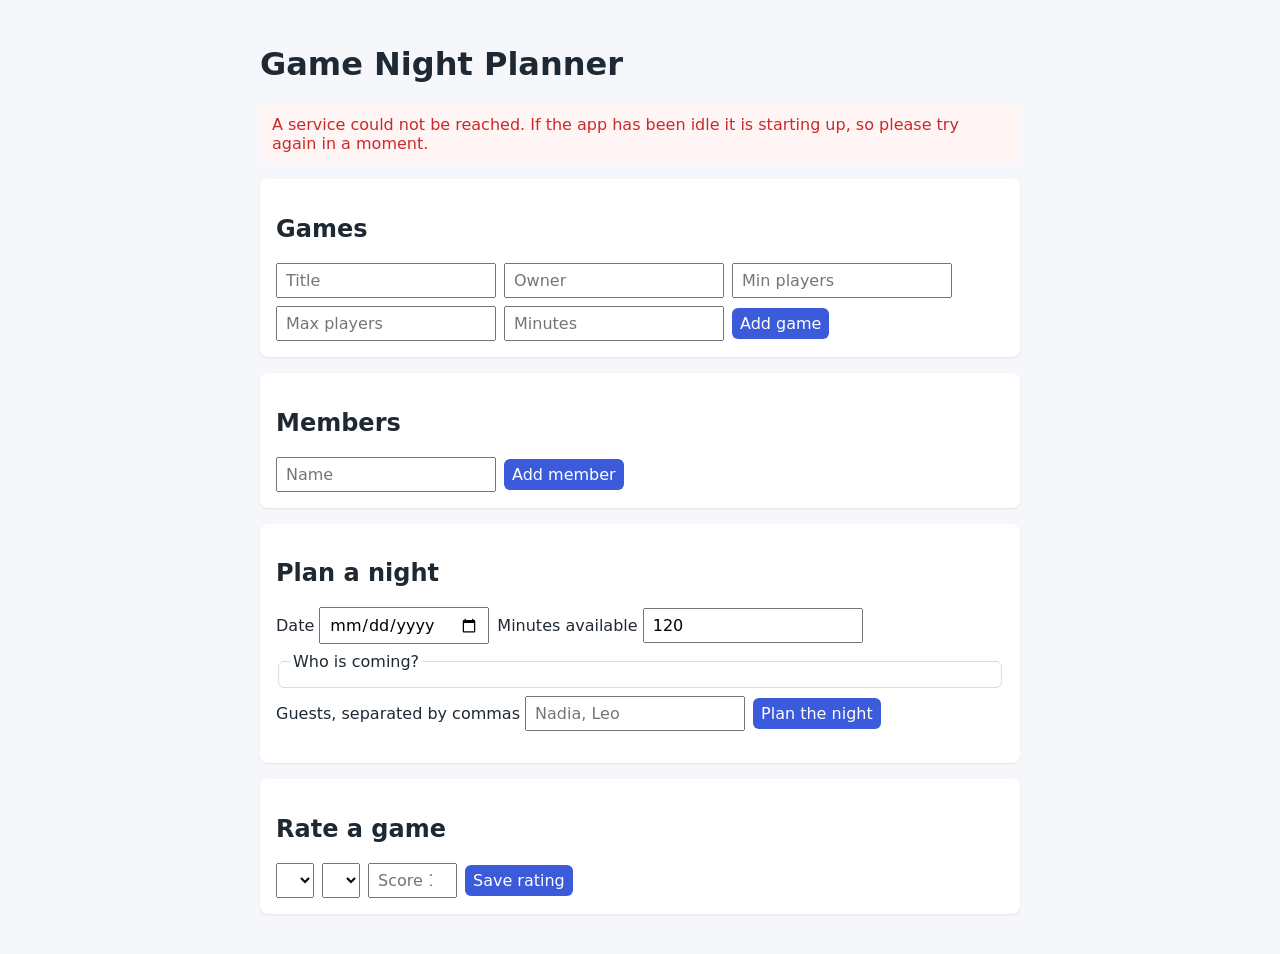
==== ui/index.html @ 1048f218 "feature: add a basic static UI for both domains" ====
<!doctype html>
<html lang="en">
<head>
  <meta charset="utf-8">
  <meta name="viewport" content="width=device-width, initial-scale=1">
  <title>Game Night Planner</title>
  <link rel="stylesheet" href="style.css">
</head>
<body>
  <main>
    <h1>Game Night Planner</h1>
    <p id="message" class="message" hidden></p>

    <section>
      <h2>Games</h2>
      <ul id="game-list"></ul>
      <form id="game-form">
        <input name="title" placeholder="Title" required maxlength="100">
        <input name="owner" placeholder="Owner" required maxlength="100">
        <input name="min_players" type="number" min="1" placeholder="Min players" required>
        <input name="max_players" type="number" min="1" placeholder="Max players" required>
        <input name="playtime_minutes" type="number" min="1" placeholder="Minutes" required>
        <button>Add game</button>
      </form>
    </section>

    <section>
      <h2>Members</h2>
      <ul id="member-list"></ul>
      <form id="member-form">
        <input name="name" placeholder="Name" required maxlength="100">
        <button>Add member</button>
      </form>
    </section>

    <section>
      <h2>Plan a night</h2>
      <form id="night-form">
        <label>Date <input name="night_date" type="date" required></label>
        <label>Minutes available <input name="available_minutes" type="number" min="1" value="120" required></label>
        <fieldset id="attendee-choices"><legend>Who is coming?</legend></fieldset>
        <label>Guests, separated by commas <input name="guest_names" placeholder="Nadia, Leo"></label>
        <button>Plan the night</button>
      </form>
      <ol id="plan-list"></ol>
    </section>

    <section>
      <h2>Rate a game</h2>
      <form id="rating-form">
        <select name="member_id" id="rating-member" required></select>
        <select name="game_id" id="rating-game" required></select>
        <input name="score" type="number" min="1" max="10" placeholder="Score 1-10" required>
        <button>Save rating</button>
      </form>
    </section>
  </main>
  <script src="config.js"></script>
  <script src="app.js"></script>
</body>
</html>
---- ui/style.css ----
:root {
    --text: #1f2933;
    --accent: #3b5bdb;
    --error: #c92a2a;
    --background: #f5f7fa;
    --card: #ffffff;
    --border: #d9dee5;
  }
  
  body {
    margin: 0;
    font-family: system-ui, sans-serif;
    color: var(--text);
    background: var(--background);
  }
  
  main {
    max-width: 760px;
    margin: 0 auto;
    padding: 24px 16px;
  }
  
  section {
    background: var(--card);
    border-radius: 8px;
    padding: 16px;
    margin-bottom: 16px;
    box-shadow: 0 1px 2px rgba(0, 0, 0, 0.08);
  }
  
  form {
    display: flex;
    flex-wrap: wrap;
    gap: 8px;
    align-items: center;
  }
  
  input,
  select,
  button {
    font: inherit;
    padding: 6px 8px;
  }
  
  fieldset {
    width: 100%;
    border: 1px solid var(--border);
    border-radius: 6px;
  }
  
  fieldset label {
    margin-right: 12px;
  }
  
  button {
    background: var(--accent);
    color: #ffffff;
    border: none;
    border-radius: 6px;
    cursor: pointer;
  }
  
  .message {
    padding: 10px 12px;
    border-radius: 6px;
    background: #e7f5ff;
  }
  
  .message.error {
    background: #fff5f5;
    color: var(--error);
  }
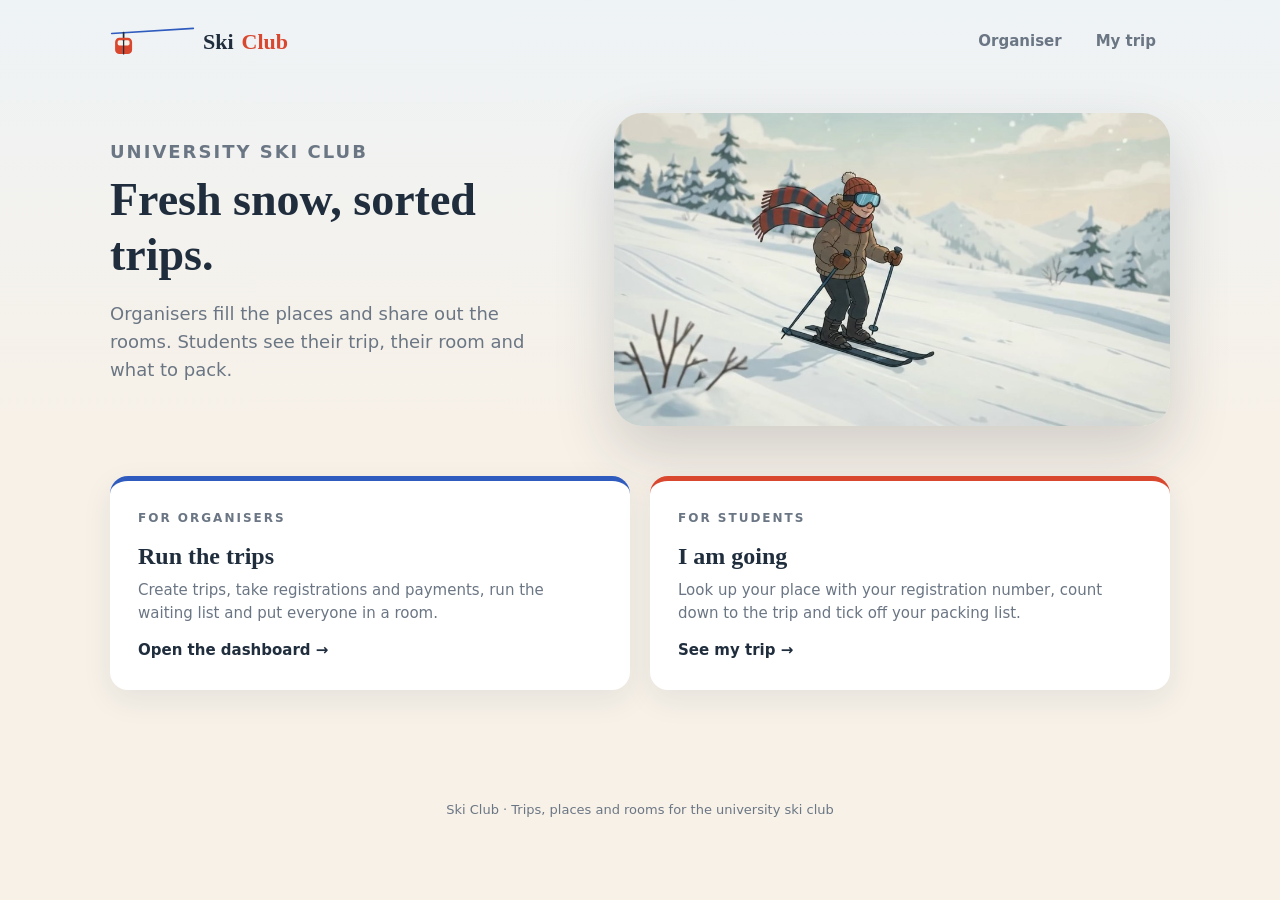
==== commit 702def82: "Merge af1e36c646b3b2baf0dabde146cd181e3a510b21 into a799b6cc363b9c9f668e521a29ed995825b7ef1c" ====
--- a/ui/index.html
+++ b/ui/index.html
@@ -1,61 +1,64 @@
-<!doctype html>
+<!DOCTYPE html>
 <html lang="en">
 <head>
-  <meta charset="utf-8">
-  <meta name="viewport" content="width=device-width, initial-scale=1">
-  <title>Game Night Planner</title>
-  <link rel="stylesheet" href="style.css">
+    <meta charset="UTF-8">
+    <meta name="viewport" content="width=device-width, initial-scale=1">
+    <title>Home · Ski Club</title>
+    <link rel="preconnect" href="https://fonts.googleapis.com">
+    <link rel="stylesheet" href="https://fonts.googleapis.com/css2?family=Fraunces:wght@600;700&family=Nunito:wght@400;600;700&display=swap">
+    <link rel="stylesheet" href="style.css">
 </head>
 <body>
-  <main>
-    <h1>Game Night Planner</h1>
-    <p id="message" class="message" hidden></p>
+    <header class="site-header">
+        <a href="index.html" class="brand">
+            <!-- A small gondola gliding slowly along a cobalt cable. -->
+            <svg viewBox="0 0 100 40" aria-hidden="true" fill="none" stroke-linecap="round" stroke-linejoin="round">
+                <path d="M2 10 L98 4" stroke="#2f5bbf" stroke-width="2"/>
+                <g class="cabin">
+                    <path d="M16 9 V15" stroke="#1f2d3d" stroke-width="2"/>
+                    <rect x="6" y="15" width="20" height="19" rx="5" fill="#d9472f"/>
+                    <rect x="9" y="18" width="14" height="6" rx="2" fill="#f7f1e8"/>
+                    <path d="M16 18 V34" stroke="#1f2d3d" stroke-width="1.5"/>
+                </g>
+            </svg>
+            Ski <span>Club</span></a>
+        <nav>
+            <a href="organiser.html">Organiser</a>
+            <a href="my-trip.html">My trip</a>
+        </nav>
+    </header>
 
-    <section>
-      <h2>Games</h2>
-      <ul id="game-list"></ul>
-      <form id="game-form">
-        <input name="title" placeholder="Title" required maxlength="100">
-        <input name="owner" placeholder="Owner" required maxlength="100">
-        <input name="min_players" type="number" min="1" placeholder="Min players" required>
-        <input name="max_players" type="number" min="1" placeholder="Max players" required>
-        <input name="playtime_minutes" type="number" min="1" placeholder="Minutes" required>
-        <button>Add game</button>
-      </form>
-    </section>
+    <main>
+        <section class="hero">
+            <div>
+                <p class="eyebrow">University ski club</p>
+                <h1>Fresh snow, sorted trips.</h1>
+                <p>Organisers fill the places and share out the rooms. Students see their trip, their room and what to pack.</p>
+            </div>
+            <video class="hero-video" src="skier.mp4" poster="skier.jpg"
+                   autoplay muted loop playsinline aria-label="A skier gliding down a snowy slope"></video>
+        </section>
 
-    <section>
-      <h2>Members</h2>
-      <ul id="member-list"></ul>
-      <form id="member-form">
-        <input name="name" placeholder="Name" required maxlength="100">
-        <button>Add member</button>
-      </form>
-    </section>
+        <section class="choices">
+            <a href="organiser.html" class="choice">
+                <p class="eyebrow">For organisers</p>
+                <h2>Run the trips</h2>
+                <p>Create trips, take registrations and payments, run the waiting list and put everyone in a room.</p>
+                <span class="go">Open the dashboard →</span>
+            </a>
+            <a href="my-trip.html" class="choice going">
+                <p class="eyebrow">For students</p>
+                <h2>I am going</h2>
+                <p>Look up your place with your registration number, count down to the trip and tick off your packing list.</p>
+                <span class="go">See my trip →</span>
+            </a>
+        </section>
+    </main>
 
-    <section>
-      <h2>Plan a night</h2>
-      <form id="night-form">
-        <label>Date <input name="night_date" type="date" required></label>
-        <label>Minutes available <input name="available_minutes" type="number" min="1" value="120" required></label>
-        <fieldset id="attendee-choices"><legend>Who is coming?</legend></fieldset>
-        <label>Guests, separated by commas <input name="guest_names" placeholder="Nadia, Leo"></label>
-        <button>Plan the night</button>
-      </form>
-      <ol id="plan-list"></ol>
-    </section>
+    <footer class="footer">Ski Club · Trips, places and rooms for the university ski club</footer>
 
-    <section>
-      <h2>Rate a game</h2>
-      <form id="rating-form">
-        <select name="member_id" id="rating-member" required></select>
-        <select name="game_id" id="rating-game" required></select>
-        <input name="score" type="number" min="1" max="10" placeholder="Score 1-10" required>
-        <button>Save rating</button>
-      </form>
-    </section>
-  </main>
-  <script src="config.js"></script>
-  <script src="app.js"></script>
+    <script src="config.js"></script>
+    <script src="common.js"></script>
+    
 </body>
-</html>+</html>
--- a/ui/style.css
+++ b/ui/style.css
@@ -1,72 +1,613 @@
+/* Colours from the skier animation and the hand-drawn winter
+   illustrations the site is inspired by: warm paper, cobalt-blue ink,
+   tomato-red gondolas and pine green. */
 :root {
-    --text: #1f2933;
-    --accent: #3b5bdb;
-    --error: #c92a2a;
-    --background: #f5f7fa;
-    --card: #ffffff;
-    --border: #d9dee5;
-  }
-  
-  body {
+    --ink: #1f2d3d;
+    --muted: #6b7684;
+    --sky: #f7f1e8;
+    --snow: #ffffff;
+    --line: #e6ded2;
+    --scarf: #d9472f;
+    --goggles: #2f5bbf;
+    --pine: #2f5d50;
+    --amber: #b7791f;
+    --shadow: 0 10px 30px rgba(31, 45, 61, 0.08);
+    --radius: 18px;
+}
+
+/* Anything with the hidden attribute stays hidden, even if a class
+   below gives it display: grid or flex. */
+[hidden] {
+    display: none !important;
+}
+
+* {
+    box-sizing: border-box;
+    /* Grid and flex children may shrink below their content's natural
+       width, so a wide video or table never pushes the page sideways. */
+    min-width: 0;
+}
+
+body {
     margin: 0;
-    font-family: system-ui, sans-serif;
-    color: var(--text);
-    background: var(--background);
-  }
-  
-  main {
-    max-width: 760px;
+    min-height: 100vh;
+    background: linear-gradient(180deg, #eef3f6 0%, var(--sky) 420px);
+    color: var(--ink);
+    font-family: "Nunito", system-ui, -apple-system, "Segoe UI", sans-serif;
+    font-size: 15px;
+    line-height: 1.55;
+}
+
+h1, h2, h3 {
+    font-family: "Fraunces", Georgia, serif;
+    font-weight: 600;
+    line-height: 1.2;
+    margin: 0 0 8px;
+}
+
+h1 { font-size: clamp(30px, 5vw, 46px); }
+h2 { font-size: 24px; }
+h3 { font-size: 18px; }
+
+a {
+    color: inherit;
+}
+
+/* ---------- Header ---------- */
+
+.site-header {
+    max-width: 1100px;
     margin: 0 auto;
-    padding: 24px 16px;
-  }
-  
-  section {
-    background: var(--card);
-    border-radius: 8px;
-    padding: 16px;
+    padding: 22px 20px;
+    display: flex;
+    justify-content: space-between;
+    align-items: center;
+    gap: 16px;
+    flex-wrap: wrap;
+}
+
+.brand {
+    display: flex;
+    align-items: center;
+    gap: 8px;
+    font-family: "Fraunces", Georgia, serif;
+    font-size: 22px;
+    font-weight: 700;
+    text-decoration: none;
+}
+
+.brand span {
+    color: var(--scarf);
+}
+
+.brand svg {
+    width: 85px;
+    height: 34px;
+}
+
+/* The cabin rides up the cable to the right and back down, slowly.
+   The cable rises 6 units over its length, so the cabin rises with it. */
+.cabin {
+    animation: ride 9s ease-in-out infinite alternate;
+}
+
+@keyframes ride {
+    from { transform: translate(0, 0); }
+    to   { transform: translate(66px, -4px); }
+}
+
+.site-header nav {
+    display: flex;
+    gap: 6px;
+}
+
+.site-header nav a {
+    text-decoration: none;
+    padding: 8px 14px;
+    border-radius: 999px;
+    font-weight: 600;
+    color: var(--muted);
+}
+
+.site-header nav a:hover,
+.site-header nav a.active {
+    background: var(--snow);
+    color: var(--ink);
+    box-shadow: var(--shadow);
+}
+
+main {
+    max-width: 1100px;
+    margin: 0 auto;
+    padding: 10px 20px 80px;
+}
+
+.footer {
+    text-align: center;
+    color: var(--muted);
+    font-size: 13px;
+    padding: 30px 20px 40px;
+}
+
+/* ---------- Home page ---------- */
+
+.hero {
+    display: grid;
+    grid-template-columns: 1fr 1.2fr;
+    gap: 40px;
+    align-items: center;
+    margin: 20px 0 50px;
+}
+
+.hero p {
+    font-size: 18px;
+    color: var(--muted);
+    max-width: 440px;
+}
+
+.hero-video {
+    width: 100%;
+    border-radius: 28px;
+    box-shadow: 0 25px 60px rgba(31, 45, 61, 0.18);
+    display: block;
+}
+
+.choices {
+    display: grid;
+    grid-template-columns: 1fr 1fr;
+    gap: 20px;
+}
+
+.choice {
+    display: block;
+    text-decoration: none;
+    background: var(--snow);
+    border-radius: var(--radius);
+    padding: 28px;
+    box-shadow: var(--shadow);
+    border-top: 5px solid var(--goggles);
+    transition: transform 0.2s;
+}
+
+.choice.going {
+    border-top-color: var(--scarf);
+}
+
+.choice:hover {
+    transform: translateY(-4px);
+}
+
+.choice p {
+    color: var(--muted);
+    margin: 0 0 14px;
+}
+
+.choice .go {
+    font-weight: 700;
+}
+
+/* ---------- Shared building blocks ---------- */
+
+.page-heading {
+    margin: 20px 0 30px;
+}
+
+.eyebrow {
+    text-transform: uppercase;
+    letter-spacing: 2px;
+    font-size: 12px;
+    font-weight: 700;
+    color: var(--goggles);
+    margin: 0 0 6px;
+}
+
+.muted {
+    color: var(--muted);
+}
+
+.section {
+    margin-bottom: 45px;
+}
+
+.section-heading {
+    display: flex;
+    justify-content: space-between;
+    align-items: baseline;
+    gap: 12px;
+    flex-wrap: wrap;
     margin-bottom: 16px;
-    box-shadow: 0 1px 2px rgba(0, 0, 0, 0.08);
-  }
-  
-  form {
-    display: flex;
+}
+
+.panel {
+    background: var(--snow);
+    border-radius: var(--radius);
+    padding: 24px;
+    box-shadow: var(--shadow);
+}
+
+.grid {
+    display: grid;
+    grid-template-columns: repeat(auto-fill, minmax(260px, 1fr));
+    gap: 18px;
+}
+
+.two-columns {
+    display: grid;
+    grid-template-columns: 1fr 1fr;
+    gap: 18px;
+    margin-top: 18px;
+}
+
+.empty {
+    background: rgba(255, 255, 255, 0.6);
+    border: 2px dashed var(--line);
+    border-radius: var(--radius);
+    padding: 28px;
+    text-align: center;
+    color: var(--muted);
+}
+
+.back-link {
+    display: inline-block;
+    margin-top: 10px;
+    color: var(--muted);
+    text-decoration: none;
+    font-weight: 600;
+}
+
+/* ---------- Forms ---------- */
+
+form {
+    display: grid;
+    grid-template-columns: repeat(auto-fit, minmax(180px, 1fr));
+    gap: 14px;
+    align-items: end;
+}
+
+form.stacked {
+    grid-template-columns: 1fr;
+}
+
+label {
+    display: grid;
+    gap: 6px;
+    font-weight: 600;
+    font-size: 13px;
+}
+
+input, select {
+    font: inherit;
+    padding: 11px 13px;
+    border: 1px solid var(--line);
+    border-radius: 12px;
+    background: #fdfbf8;
+    color: var(--ink);
+    width: 100%;
+}
+
+input:focus, select:focus {
+    outline: 2px solid var(--goggles);
+    border-color: transparent;
+}
+
+button {
+    font: inherit;
+    font-weight: 700;
+    border: none;
+    border-radius: 12px;
+    padding: 12px 18px;
+    background: var(--ink);
+    color: white;
+    cursor: pointer;
+}
+
+button:hover {
+    background: var(--goggles);
+}
+
+button.small {
+    padding: 6px 12px;
+    font-size: 13px;
+    border-radius: 9px;
+}
+
+button.danger {
+    background: transparent;
+    color: var(--scarf);
+    border: 1px solid var(--scarf);
+}
+
+button.danger:hover {
+    background: var(--scarf);
+    color: white;
+}
+
+.message {
+    padding: 12px 16px;
+    border-radius: 12px;
+    margin-bottom: 20px;
+    font-weight: 600;
+}
+
+.message.success { background: #e3f1ec; color: var(--pine); }
+.message.error   { background: #f8e4e1; color: var(--scarf); }
+
+/* ---------- Trips and rooms ---------- */
+
+.trip-card {
+    display: block;
+    text-decoration: none;
+    background: var(--snow);
+    border-radius: var(--radius);
+    padding: 22px;
+    box-shadow: var(--shadow);
+    transition: transform 0.2s;
+}
+
+.trip-card:hover {
+    transform: translateY(-3px);
+}
+
+.trip-card .dates {
+    font-weight: 700;
+    margin: 10px 0 14px;
+}
+
+.bar {
+    height: 8px;
+    border-radius: 99px;
+    background: #efe8dd;
+    overflow: hidden;
+    margin-bottom: 8px;
+}
+
+.bar div {
+    height: 100%;
+    background: linear-gradient(90deg, var(--goggles), var(--pine));
+    border-radius: 99px;
+}
+
+.stats {
+    display: grid;
+    grid-template-columns: repeat(auto-fit, minmax(140px, 1fr));
+    gap: 14px;
+    margin-bottom: 40px;
+}
+
+.stat {
+    background: var(--snow);
+    border-radius: 14px;
+    padding: 16px 18px;
+    box-shadow: var(--shadow);
+}
+
+.stat span {
+    display: block;
+    color: var(--muted);
+    font-size: 13px;
+}
+
+.stat strong {
+    font-family: "Fraunces", Georgia, serif;
+    font-size: 30px;
+}
+
+.stat.highlight {
+    background: var(--ink);
+    color: white;
+}
+
+.stat.highlight span {
+    color: rgba(255, 255, 255, 0.7);
+}
+
+/* ---------- Registrations table ---------- */
+
+.table-wrap {
+    background: var(--snow);
+    border-radius: var(--radius);
+    box-shadow: var(--shadow);
+    overflow-x: auto;
+    margin-bottom: 18px;
+}
+
+table {
+    width: 100%;
+    border-collapse: collapse;
+}
+
+th, td {
+    padding: 13px 16px;
+    text-align: left;
+    border-bottom: 1px solid var(--line);
+}
+
+th {
+    font-size: 12px;
+    text-transform: uppercase;
+    letter-spacing: 1px;
+    color: var(--muted);
+}
+
+tr:last-child td {
+    border-bottom: none;
+}
+
+.actions div {
+    display: flex;
+    gap: 6px;
     flex-wrap: wrap;
-    gap: 8px;
+}
+
+.pill {
+    display: inline-block;
+    padding: 3px 11px;
+    border-radius: 99px;
+    font-size: 12px;
+    font-weight: 700;
+    text-transform: capitalize;
+    white-space: nowrap;
+}
+
+.pill.confirmed       { background: #e3f1ec; color: var(--pine); }
+.pill.pending_payment { background: #fbf0dc; color: var(--amber); }
+.pill.waitlisted      { background: #e5ecfa; color: var(--goggles); }
+.pill.cancelled       { background: #f1eeea; color: var(--muted); }
+
+/* ---------- My trip ---------- */
+
+/* A smaller, quieter joke after a heading. */
+.aside {
+    font-size: 0.6em;
+    font-weight: 400;
+    color: var(--muted);
+}
+
+.countdown {
+    display: flex;
+    gap: 12px;
+    flex-wrap: wrap;
+    margin: 18px 0 6px;
+}
+
+.countdown div {
+    background: var(--sky);
+    border-radius: 14px;
+    padding: 12px 16px;
+    min-width: 82px;
+    text-align: center;
+}
+
+.countdown strong {
+    display: block;
+    font-family: "Fraunces", Georgia, serif;
+    font-size: 34px;
+}
+
+.countdown span {
+    font-size: 12px;
+    color: var(--muted);
+    text-transform: uppercase;
+    letter-spacing: 1px;
+}
+
+.checklist {
+    list-style: none;
+    padding: 0;
+    margin: 14px 0 0;
+    display: grid;
+    grid-template-columns: repeat(auto-fill, minmax(220px, 1fr));
+    gap: 6px 18px;
+}
+
+.checklist label {
+    display: flex;
     align-items: center;
-  }
-  
-  input,
-  select,
-  button {
-    font: inherit;
-    padding: 6px 8px;
-  }
-  
-  fieldset {
-    width: 100%;
-    border: 1px solid var(--border);
-    border-radius: 6px;
-  }
-  
-  fieldset label {
-    margin-right: 12px;
-  }
-  
-  button {
-    background: var(--accent);
-    color: #ffffff;
-    border: none;
-    border-radius: 6px;
+    gap: 10px;
+    font-size: 15px;
+    font-weight: 400;
+    padding: 6px 0;
     cursor: pointer;
-  }
-  
-  .message {
-    padding: 10px 12px;
-    border-radius: 6px;
-    background: #e7f5ff;
-  }
-  
-  .message.error {
-    background: #fff5f5;
-    color: var(--error);
-  }+}
+
+.checklist input {
+    width: 18px;
+    height: 18px;
+    accent-color: var(--pine);
+}
+
+.checklist input:checked + span {
+    text-decoration: line-through;
+    color: var(--muted);
+}
+
+/* The otter mascot sits beside the lookup form and the packing list.
+   If otter.png is missing the image removes itself (see onerror). */
+.lookup, .packing {
+    display: flex;
+    gap: 24px;
+    align-items: center;
+}
+
+.lookup form, .packing > div {
+    flex: 1;
+}
+
+.otter {
+    width: 130px;
+    flex-shrink: 0;
+    mix-blend-mode: multiply;  /* lets its cream background melt into the page */
+}
+
+/* The over-packed skier stands in the bottom-right corner of the list. */
+.packing {
+    align-items: flex-end;
+}
+
+.packer {
+    width: 200px;
+    flex-shrink: 0;
+    /* Brighten the drawing's paper to white, then multiply so whatever
+       white is left disappears into the white panel. */
+    filter: brightness(1.06);
+    mix-blend-mode: multiply;
+}
+
+/* ---------- Snow ---------- */
+
+.snow {
+    position: fixed;
+    inset: 0;
+    pointer-events: none;
+    overflow: hidden;
+    z-index: 10;
+}
+
+.flake {
+    position: absolute;
+    top: -10px;
+    border-radius: 50%;
+    background: white;
+    /* A faint shadow keeps white flakes visible on the light background. */
+    box-shadow: 0 0 5px rgba(47, 91, 191, 0.45);
+    animation: fall linear infinite;
+}
+
+@keyframes fall {
+    to {
+        transform: translate(var(--drift), 105vh);
+    }
+}
+
+/* People who ask their system for less motion get no snow and a still gondola. */
+@media (prefers-reduced-motion: reduce) {
+    .snow { display: none; }
+    .cabin { animation: none; }
+}
+
+/* ---------- Small screens ---------- */
+
+@media (max-width: 760px) {
+    .hero, .choices, .two-columns {
+        grid-template-columns: 1fr;
+    }
+
+    .lookup, .packing {
+        flex-direction: column;
+        align-items: stretch;
+    }
+
+    .otter {
+        width: 110px;
+        margin: 0 auto;
+    }
+
+    .packer {
+        width: 160px;
+        align-self: flex-end;
+    }
+
+    .hero {
+        gap: 24px;
+    }
+}
